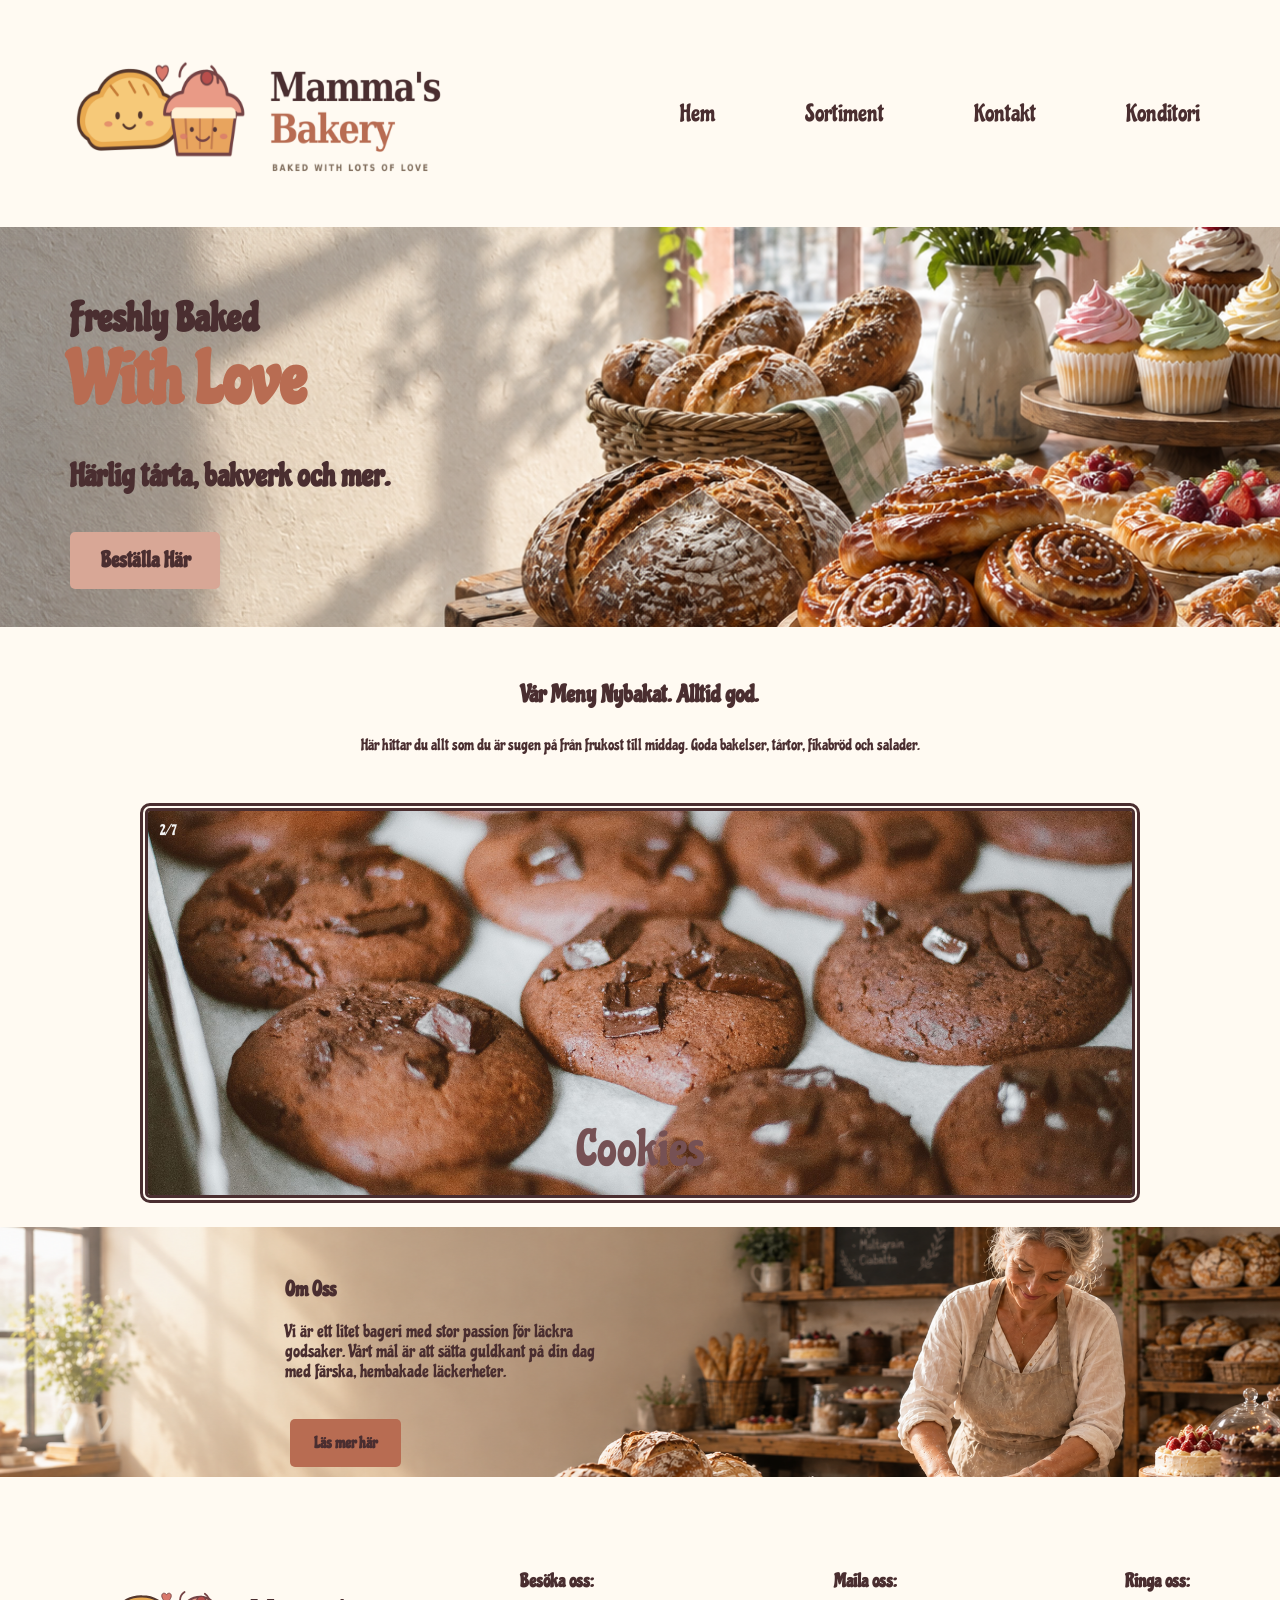
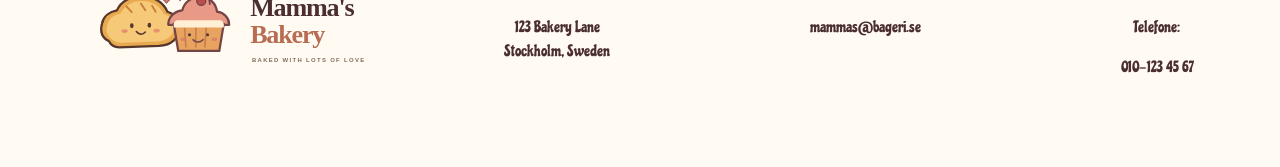
==== index.html @ 7fbe6ef4 "stylat footer anpassar till mobile-first" ====
<!DOCTYPE html>
<html lang="sv">
<head>
    <meta charset="UTF-8">
    <meta name="viewport" content="width=device-width, initial-scale=1.0">
     <link rel="preconnect" href="https://fonts.googleapis.com">
    <link rel="preconnect" href="https://fonts.gstatic.com" crossorigin>
    <link href="https://fonts.googleapis.com/css2?family=Chicle&display=swap" rel="stylesheet">
    <link rel="stylesheet" href="css/styles.css">
    <link rel="stylesheet" href="css/slidshow.css">
    <script src="js/main.js" defer></script>
    <title>Project</title>
</head>
<body>
    <header class="site-header">
        <div class="logo-box">
            <img src="images/logo-vit.png" alt="Logo-vit" class="logo-1" width="300" height="100">
        </div>

        <button class="menu-troggle">☰</button>
        <nav class="menu">
            <ul>
                <li><a href="index.html">Hem</a></li>
                <li><a href="sortiment.html">Sortiment</a></li>
                <li><a href="kontakt.html">Kontakt</a></li>
                <li><a href="konditori.html">Konditori</a></li>
            </ul>
        </nav>
    </header>

    <main>
        <section class="hero">
            <h1 class="hero-title">
                <span class="line-one">Freshly Baked</span>
                <span class="line-two">With Love</span>
            </h1>
            <p>Härlig tårta, bakverk och mer.</p>
            <a class="hero-button">Beställa Här</a>
        </section>

        <section class="section2">
            <h2>Vår Meny Nybakat. Alltid god.</h2>
            <p>Här hittar du allt som du är sugen på från frukost till middag.
             Goda bakelser, tårtor, fikabröd och salader.</p>
        </section>

        <!--Här är en section for slideShow med bilder-->
        <section class="slideshow-container" aria-label="Vår meny i bilder">
            <figure class="mySlide">
                <div class="numbertext">1/7</div>
                  <img src="/images/bullar.jpg" alt="svensk-bullar" >
                  <figcaption class="text">Bullar</figcaption>
            </figure>

             <figure class="mySlide">
                <div class="numbertext">2/7</div>
                  <img src="/images/cookies.jpg" alt="cookies" >
                  <figcaption class="text">Cookies</figcaption>
             </figure>

             <figure class="mySlide">
                <div class="numbertext">3/7</div>
                  <img src="/images/small-bread.jpg" alt="little-bread" >
                  <figcaption class="text">Små Frallor</figcaption>
             </figure>

             <figure class="mySlide">
                <div class="numbertext">4/7</div>
                  <img src="/images/big-bread.jpg" alt="big-bread" >
                  <figcaption class="text">Stora Limpor</figcaption>
             </figure>

             <figure class="mySlide">
                <div class="numbertext">5/7</div>
                  <img src="/images/cakes.jpg" alt="cake">
                  <figcaption class="text">Tårtor</figcaption>
             </figure>

             <figure class="mySlide">
                <div class="numbertext">6/7</div>
                  <img src="/images/beetroot-salad.jpg" alt="beetroot-salad" >
                  <figcaption class="text">rödbetssallad</figcaption>
             </figure>

            <figure class="mySlide">
                <div class="numbertext">7/7</div>
                  <img src="/images/ceaser-salad.jpg" alt="Ceasar-salad" >
                  <figcaption class="text">Ceasarsallad</figcaption>
            </figure>
        </section><br>

        <section class="section3">
         <div class="section3-text">
         <h3>Om Oss</h3>
         <p>Vi är ett litet bageri med stor passion för läckra godsaker. 
          Vårt mål är att sätta guldkant på din dag med färska, hembakade
         läckerheter.</p>
         </div>
         <a href="#about" class="aboutBtn">Läs mer här</a>
        </section>
    </main>

    <footer>

     <div class="foot-container1" >
        <img src="/images/logo-transparent.svg" alt="Logo-vit" class="logo-2" >
     </div>

     <div class="foot-container2">
       <div>
        <h3>Besöka oss:</h3>
        <p>123 Bakery Lane <br>
        Stockholm, Sweden</p>
       </div>
       
        <div>
        <h3>Maila oss:</h3>
        <p><a href="mailto:mammas@bageri.se">mammas@bageri.se</a></p>
       </div>
     

       <div>
        <h3>Ringa oss:</h3>
        <p>Telefone:</p>
        <p>010-123 45 67</p>
       </div>
     </div>
    </footer>

</body>
</html>
---- css/styles.css ----
*{ box-sizing: border-box; }

body{
    background-color: #FFFAF2;
    margin:0;
    font-family: "Chicle", serif;
    font-weight: 400;
    font-style: normal;
    color: #4a2e30;
    line-height: 1.5;
}

img{max-width:100%;}

.logo-box{
    width:auto;
    height: auto;
}

header{
    padding:10px;
    display:flex;
    justify-content: space-between;
    flex-wrap: wrap;
}
/*Den här delen är styling för menu knapp och lista*/
.menu ul{
    list-style: none;
    margin:0;
    padding:0;
}

.menu a{
    color: #4a2e30;
    text-decoration: none;
}
.menu{
    display:none;
    width:100%;
}

/*Visar meny när klassen open läggs till*/
.menu.open{
    display:block;
}

.menu-troggle{
    cursor: pointer;
    height: 30px;
}

/*Menyn i Stora skärmar*/
@media (min-width:768px){
    .menu-troggle{
        display:none;
    }

    .menu{
        display:block;
        width:auto;
        font-size:x-large;
        padding: 20px;
    }

    .menu ul{
        display:flex;
        justify-content: space-between;
        gap: 90px;
        margin:0;
        padding:0;
    }

    .site-header{
    display:flex;
    align-items: center;
    justify-content:space-evenly;
    gap:100px;
    }

    .logo-1{
        width: 450px;
        height: 200px;
    }
}

/*Hero section kod*/
.hero{
    background-image:url("/images/hero-image.png");
    background-size: cover;
    background-position: center;
    padding: 60px 15px;
    font-weight: bold;
}
.hero-title{
    display:flex;
    flex-direction: column;
    align-items: flex-start;
    font-weight: bold;
    margin: 0;
    line-height: 1.1;
}
.line-one{
    font-size: 2.5rem;
}
.line-two{
    font-size: 3rem;
    color: #B86C52;
}

.hero-button{
  display: inline-block;
  padding: 12px 24px;
  background-color: #d8a796;
  color: #4a2e30;
  text-decoration: none;
  font-weight: bold;
  border-radius: 5px;
  cursor: pointer;
}

/*Här är för stora skärmar */
@media(min-width:768px){
    .hero{
        height: 400px;
        padding: 70px;
        font-size: 22px;
    }
    .hero-button{
        width:150px;
        text-align: center;
    }
    .line-two{
    font-size: 4.5rem;
    color: #B86C52;
    }
    .hero p{font-size:xx-large;}
}

.section2{
  max-width: 700px;
  margin: 0 auto;
  padding: 30px 15px;
  text-align: center;
}

.section3{
    background-image:url(/images/footer-image.png);
    background-size: cover;
    background-position: center;
    padding: 10px 15px;
    
}
.section3-text{
    font-size: large;
    line-height: 1.1;
    max-width: 250px;
}
.aboutBtn{
  display: inline-block;
  padding: 12px 24px;
  background-color:#B86C52;
  color: #4a2e30;
  text-decoration: none;
  font-weight: bold;
  border-radius: 5px;
  cursor: pointer;
}

/*Här är för stora skärmar */
@media(min-width:768px){
   
    .section3-text{
    max-width: 350px;
    padding: 20px;
    margin-left: 250px;
   
   }
   .aboutBtn{
    margin-left: 275px;
   }
}

/*Footer section kod*/
footer{
    background-color:#FFFAF2;
    color:#4a2e30;
  display: flex;
  flex-direction: column;
  align-items: center;
  justify-content: space-evenly;
  padding: 10px;
}

footer a{
    text-decoration: none;
    color: #4a2e30;
}
.foot-container1{
    width: 200px;

}
.foot-container2{ 
    display: flex;
    flex-direction: column;
    text-align: center;
    gap:20px;
    
}
/*För större skärmar*/
@media(min-width:768px){
    footer {
    display: flex;
    flex-direction: row;
    align-items: center;
    justify-content:space-evenly;
    gap: 20px;
    padding: 20px 40px;
    }
    .foot-container2{
     display: flex;
     flex-direction: row;
     text-align: center;
      gap:200px;
    }
    .foot-container1{
    display: flex;
    width: 350px;
    height: 250px;
    }
}
---- css/slidshow.css ----
*{ box-sizing: border-box; }

.slideshow-container {
  width:100%;
  max-width: 200px;
  position: relative;
  margin: auto;
  overflow: hidden;

  border:8px double #4A2E30;
  border-radius: 10px;
}
/*Gömmer bilder by default*/
.mySlide{
    display:none;
    height: 100%;
    margin: 0;
}
.mySlide img{
    width:100%;
    height: 100%;
    object-fit:cover;
    object-position: center;
    display: block;
}
/* Caption text */
.text{
    color:#765154;
    font-size:  20px;
    padding: 8px 12px;
    position: absolute;
    bottom: 0;
    width: 100%;
    text-align: center;
}
/* Number text (1/7 etc) */
.numbertext {
  color: #f2f2f2;
  font-size: 15px;
  padding: 8px 12px;
  position: absolute;
  top: 0;
}

@media (min-width:768px){
    .slideshow-container {
     max-width: 1000px;
     height: 400px;
   }
   .text{
    font-size: 50px;
}
}
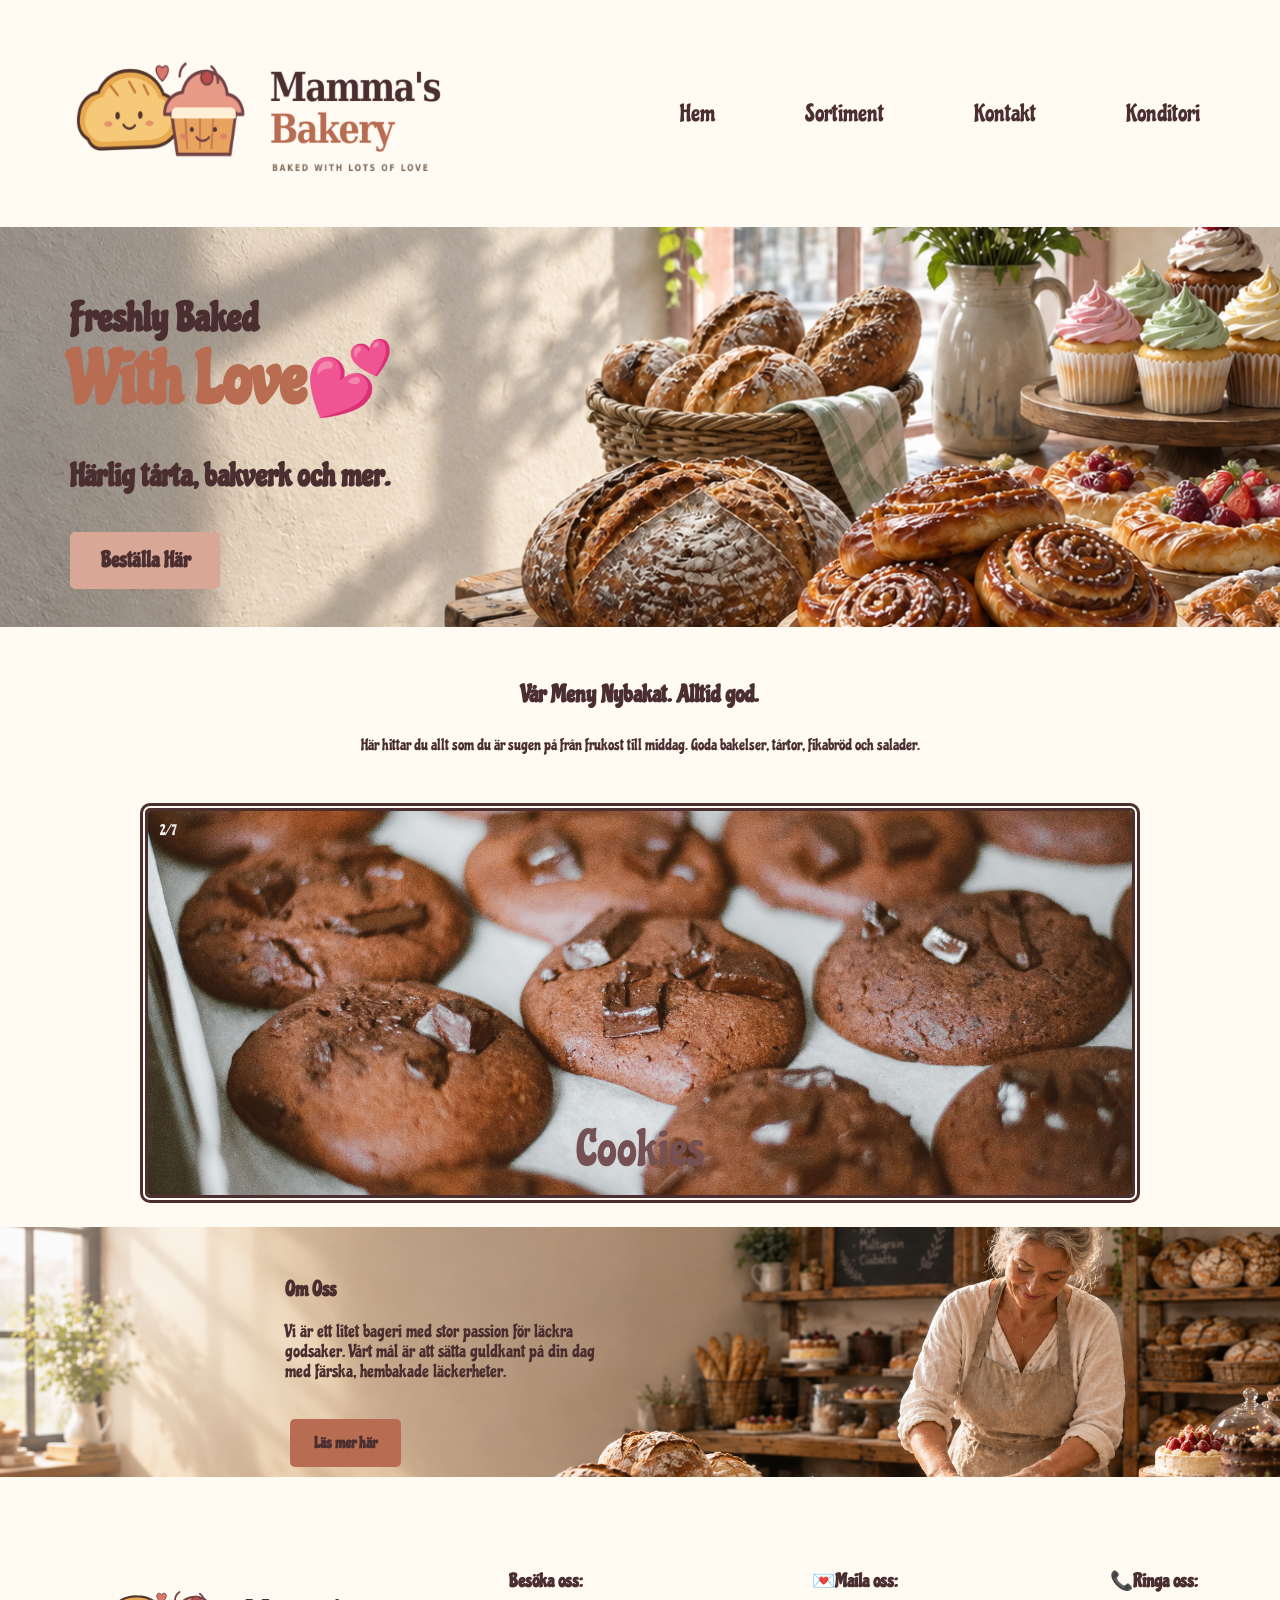
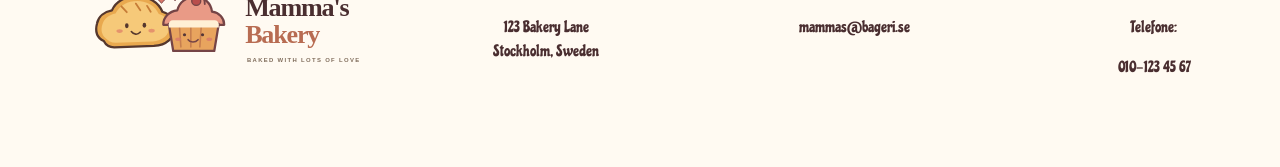
==== commit 9cf469b6: "lagt till background bild till sotiment sida och text beskrivning" ====
--- a/index.html
+++ b/index.html
@@ -7,7 +7,6 @@
     <link rel="preconnect" href="https://fonts.gstatic.com" crossorigin>
     <link href="https://fonts.googleapis.com/css2?family=Chicle&display=swap" rel="stylesheet">
     <link rel="stylesheet" href="css/styles.css">
-    <link rel="stylesheet" href="css/slidshow.css">
     <script src="js/main.js" defer></script>
     <title>Project</title>
 </head>
@@ -32,7 +31,7 @@
         <section class="hero">
             <h1 class="hero-title">
                 <span class="line-one">Freshly Baked</span>
-                <span class="line-two">With Love</span>
+                <span class="line-two">With Love💕</span>
             </h1>
             <p>Härlig tårta, bakverk och mer.</p>
             <a class="hero-button">Beställa Här</a>
@@ -114,13 +113,13 @@
        </div>
        
         <div>
-        <h3>Maila oss:</h3>
+        <h3>💌Maila oss:</h3>
         <p><a href="mailto:mammas@bageri.se">mammas@bageri.se</a></p>
        </div>
      
 
        <div>
-        <h3>Ringa oss:</h3>
+        <h3>📞Ringa oss:</h3>
         <p>Telefone:</p>
         <p>010-123 45 67</p>
        </div>
--- a/css/styles.css
+++ b/css/styles.css
@@ -143,6 +143,58 @@
   text-align: center;
 }
 
+/*SlidShow kod sektion*/
+.slideshow-container {
+  width:100%;
+  max-width: 200px;
+  position: relative;
+  margin: auto;
+  overflow: hidden;
+
+  border:8px double #4A2E30;
+  border-radius: 10px;
+}
+/*Gömmer bilder by default*/
+.mySlide{
+    display:none;
+    height: 100%;
+    margin: 0;
+}
+.mySlide img{
+    width:100%;
+    height: 100%;
+    object-fit:cover;
+    object-position: center;
+    display: block;
+}
+/* Caption text */
+.text{
+    color:#765154;
+    font-size:  20px;
+    padding: 8px 12px;
+    position: absolute;
+    bottom: 0;
+    width: 100%;
+    text-align: center;
+}
+/* Number text (1/7 etc) */
+.numbertext {
+  color: #f2f2f2;
+  font-size: 15px;
+  padding: 8px 12px;
+  position: absolute;
+  top: 0;
+}
+/*För större skärmar*/
+@media (min-width:768px){
+    .slideshow-container {
+     max-width: 1000px;
+     height: 400px;
+   }
+   .text{
+    font-size: 50px;
+}
+}
 .section3{
     background-image:url(/images/footer-image.png);
     background-size: cover;
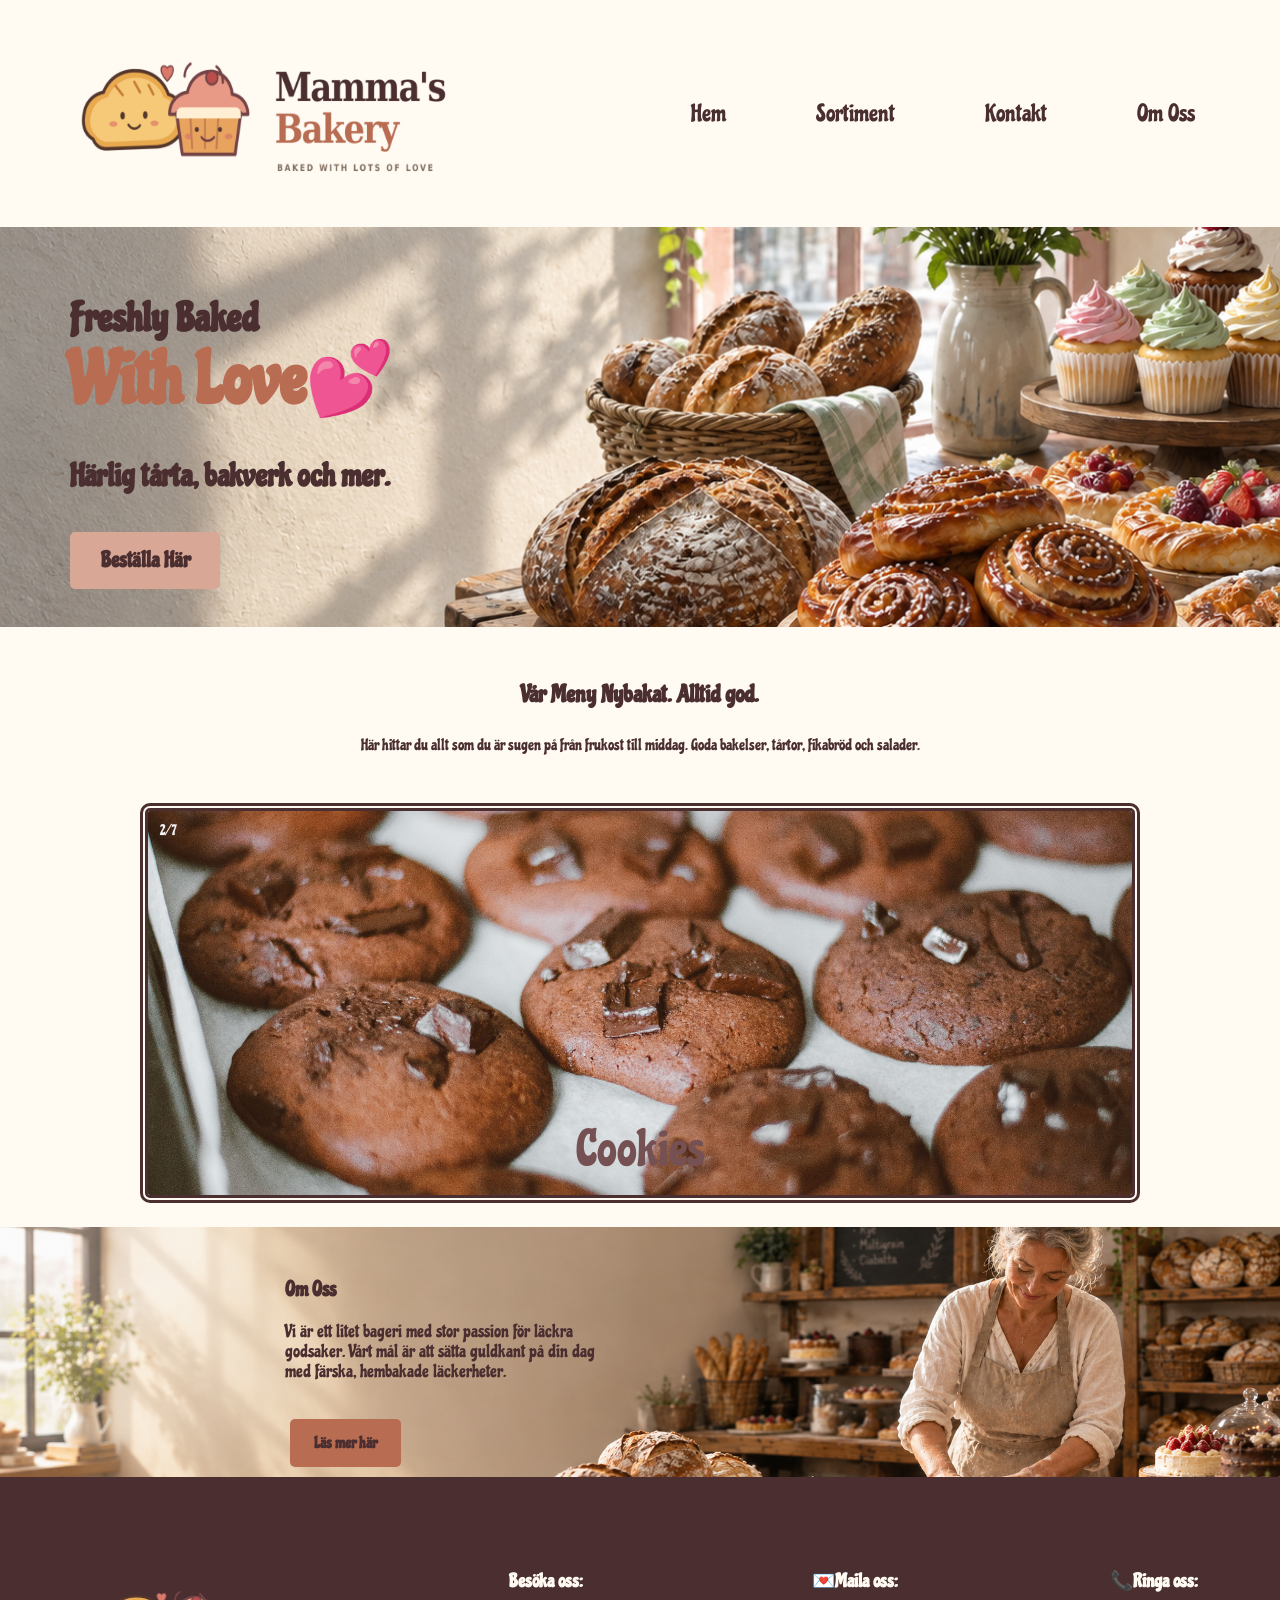
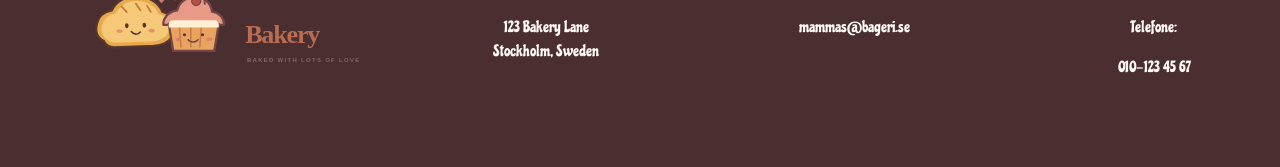
==== commit 47ac1b15: "ändrat namn på sista meny sida till om oss" ====
--- a/index.html
+++ b/index.html
@@ -22,7 +22,7 @@
                 <li><a href="index.html">Hem</a></li>
                 <li><a href="sortiment.html">Sortiment</a></li>
                 <li><a href="kontakt.html">Kontakt</a></li>
-                <li><a href="konditori.html">Konditori</a></li>
+                <li><a href="about.html">Om Oss</a></li>
             </ul>
         </nav>
     </header>
--- a/css/styles.css
+++ b/css/styles.css
@@ -217,7 +217,22 @@
   border-radius: 5px;
   cursor: pointer;
 }
-
+button, .btn {
+    display: inline-block;
+    height: 35px;
+    line-height: 35px;
+    text-align: center;
+    white-space: nowrap;
+    cursor: pointer;
+    border: 0;
+    text-decoration: none;
+    color:#FFFAF2;
+    background-color:#4a2e30;
+}
+
+button:hover, .btn:hover {
+    background-color:#996c6f;
+}
 /*Här är för stora skärmar */
 @media(min-width:768px){
    
@@ -234,8 +249,8 @@
 
 /*Footer section kod*/
 footer{
-    background-color:#FFFAF2;
-    color:#4a2e30;
+    background-color:#4A2E30;
+    color:#FFFAF2;
   display: flex;
   flex-direction: column;
   align-items: center;
@@ -245,7 +260,7 @@
 
 footer a{
     text-decoration: none;
-    color: #4a2e30;
+    color:#FFFAF2;
 }
 .foot-container1{
     width: 200px;
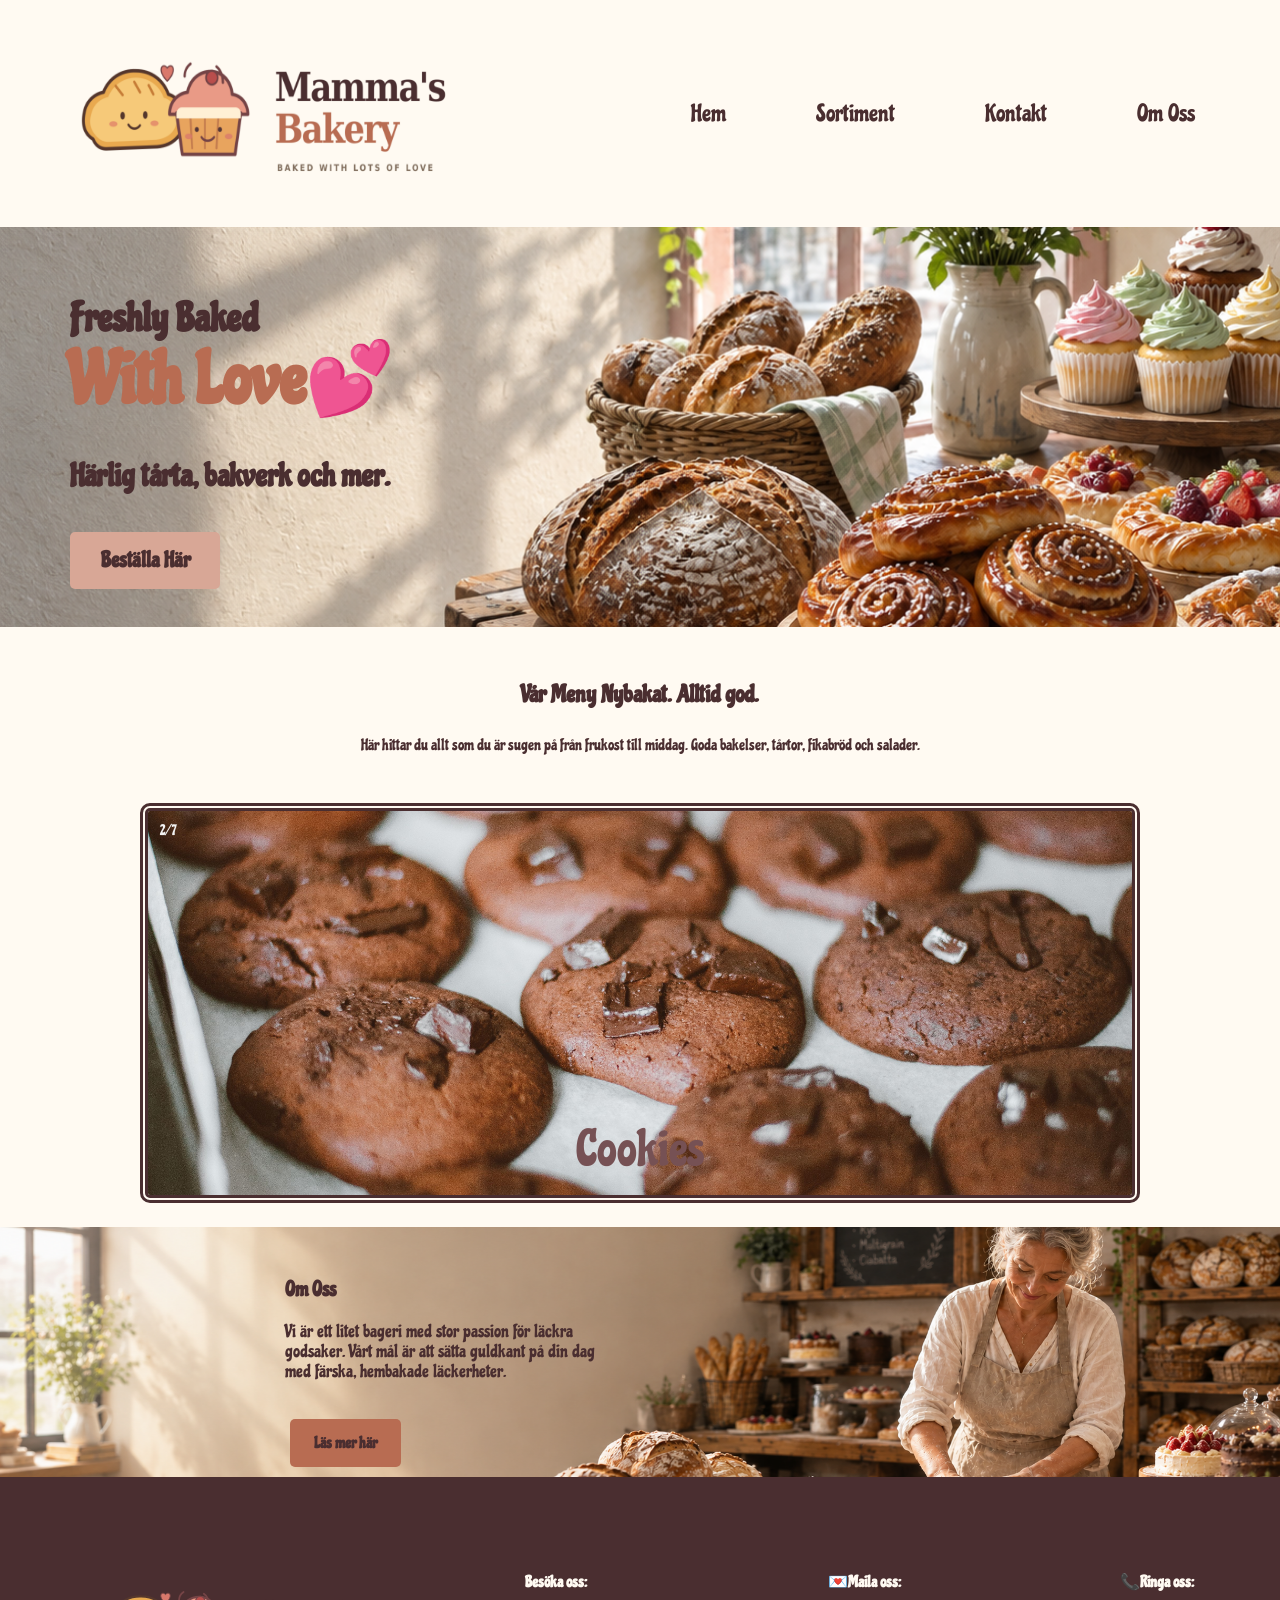
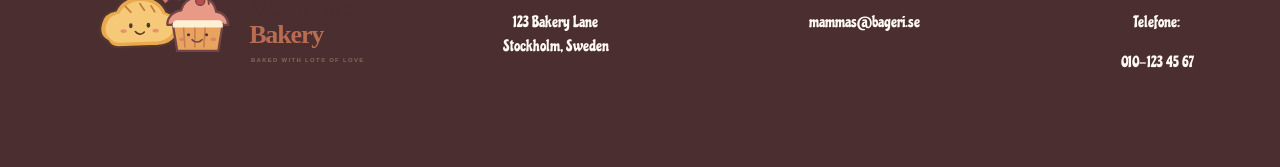
==== commit 0aeb685d: "byte alla h3 i footer till p och strong i allas html sidor" ====
--- a/index.html
+++ b/index.html
@@ -95,7 +95,7 @@
           Vårt mål är att sätta guldkant på din dag med färska, hembakade
          läckerheter.</p>
          </div>
-         <a href="#about" class="aboutBtn">Läs mer här</a>
+         <a href="about.html" class="aboutBtn">Läs mer här</a>
         </section>
     </main>
 
@@ -107,19 +107,19 @@
 
      <div class="foot-container2">
        <div>
-        <h3>Besöka oss:</h3>
+        <p><strong>Besöka oss:</strong></p>
         <p>123 Bakery Lane <br>
         Stockholm, Sweden</p>
        </div>
        
         <div>
-        <h3>💌Maila oss:</h3>
+        <p><strong>💌Maila oss:</strong></p>
         <p><a href="mailto:mammas@bageri.se">mammas@bageri.se</a></p>
        </div>
      
 
        <div>
-        <h3>📞Ringa oss:</h3>
+        <p><strong>📞Ringa oss:</strong></p>
         <p>Telefone:</p>
         <p>010-123 45 67</p>
        </div>
